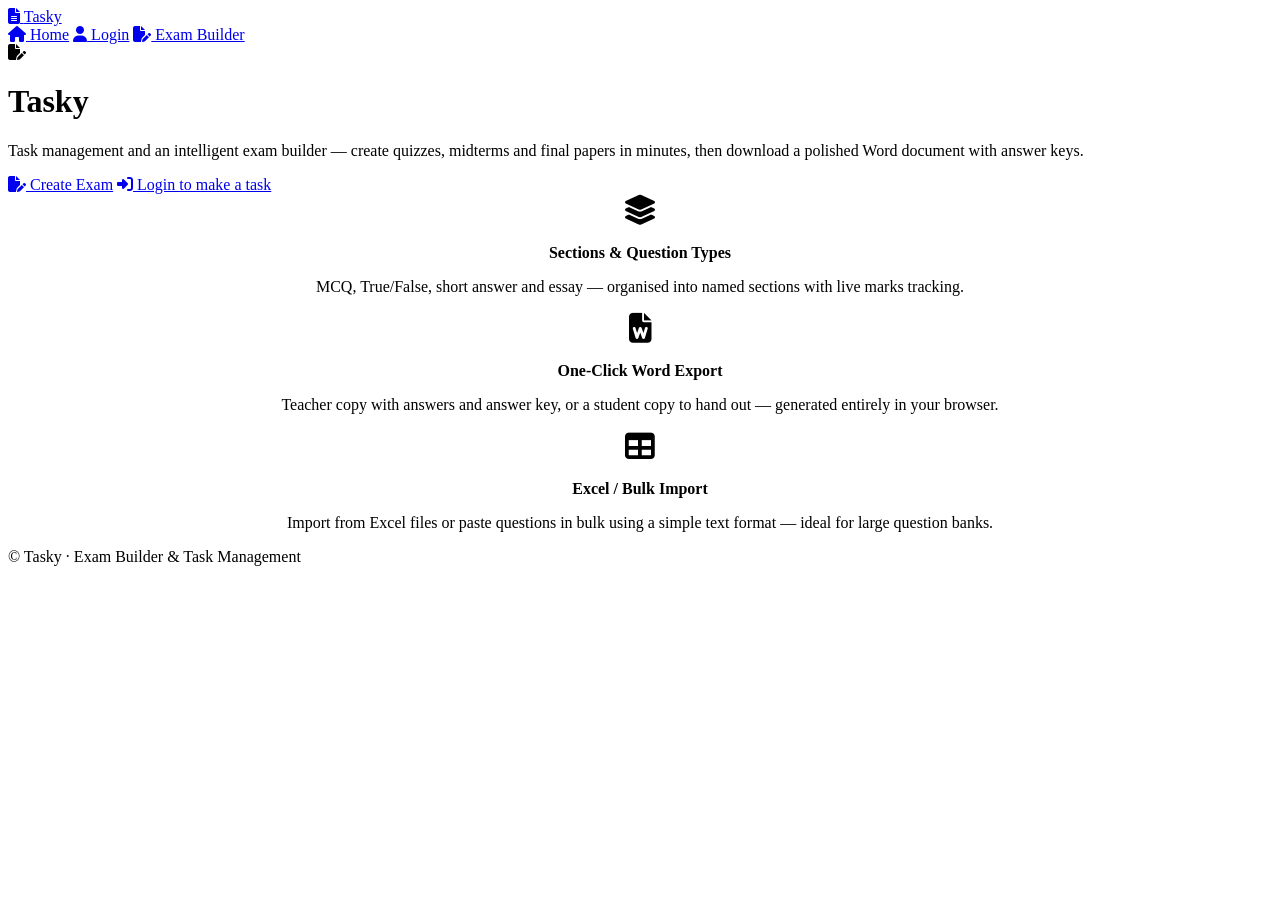
==== index.html @ f16f323c "Add files via upload" ====
<!doctype html>
<html lang="en">
<head>
  <meta charset="utf-8" />
  <meta name="viewport" content="width=device-width,initial-scale=1" />
  <title>Tasky — Welcome</title>
  <link rel="stylesheet" href="assets/css/style.css">
  <link rel="stylesheet" href="https://cdnjs.cloudflare.com/ajax/libs/font-awesome/6.5.2/css/all.min.css">
</head>
<body>
  <header class="topnav">
    <div class="topnav-inner">
      <a class="brand" href="index.html">
        <span class="logo"><i class="fas fa-file-lines"></i></span>
        <span>Tasky</span>
      </a>
      <div class="spacer"></div>
      <nav class="nav-links">
        <a class="nav-link active" href="index.html"><i class="fas fa-home"></i> Home</a>
        <a class="nav-link hide-sm" href="login.html"><i class="fas fa-user"></i> Login</a>
        <a class="nav-link" href="create-exam.html"><i class="fas fa-file-pen"></i> Exam Builder</a>
      </nav>
    </div>
  </header>

  <main class="container">
    <div class="hero">
      <div class="hero-icon"><i class="fas fa-file-pen"></i></div>
      <h1>Tasky</h1>
      <p>Task management and an intelligent exam builder — create quizzes, midterms and final papers in minutes, then download a polished Word document with answer keys.</p>
      <div class="btn-row" style="justify-content:center">
        <a class="btn primary" href="create-exam.html"><i class="fas fa-file-pen"></i> Create Exam</a>
        <a class="btn" href="login.html"><i class="fas fa-right-to-bracket"></i> Login to make a task</a>
      </div>
    </div>

    <div class="feature-grid">
      <div class="panel" style="text-align:center">
        <div style="font-size:30px;margin-bottom:8px;color:var(--brand)"><i class="fas fa-layer-group"></i></div>
        <h3 style="font-size:16px">Sections &amp; Question Types</h3>
        <p class="hint" style="margin-top:6px">MCQ, True/False, short answer and essay — organised into named sections with live marks tracking.</p>
      </div>
      <div class="panel" style="text-align:center">
        <div style="font-size:30px;margin-bottom:8px;color:var(--ok)"><i class="fas fa-file-word"></i></div>
        <h3 style="font-size:16px">One-Click Word Export</h3>
        <p class="hint" style="margin-top:6px">Teacher copy with answers and answer key, or a student copy to hand out — generated entirely in your browser.</p>
      </div>
      <div class="panel" style="text-align:center">
        <div style="font-size:30px;margin-bottom:8px;color:var(--accent)"><i class="fas fa-table"></i></div>
        <h3 style="font-size:16px">Excel / Bulk Import</h3>
        <p class="hint" style="margin-top:6px">Import from Excel files or paste questions in bulk using a simple text format — ideal for large question banks.</p>
      </div>
    </div>

    <footer class="footer">© Tasky · Exam Builder &amp; Task Management</footer>
  </main>
</body>
</html>
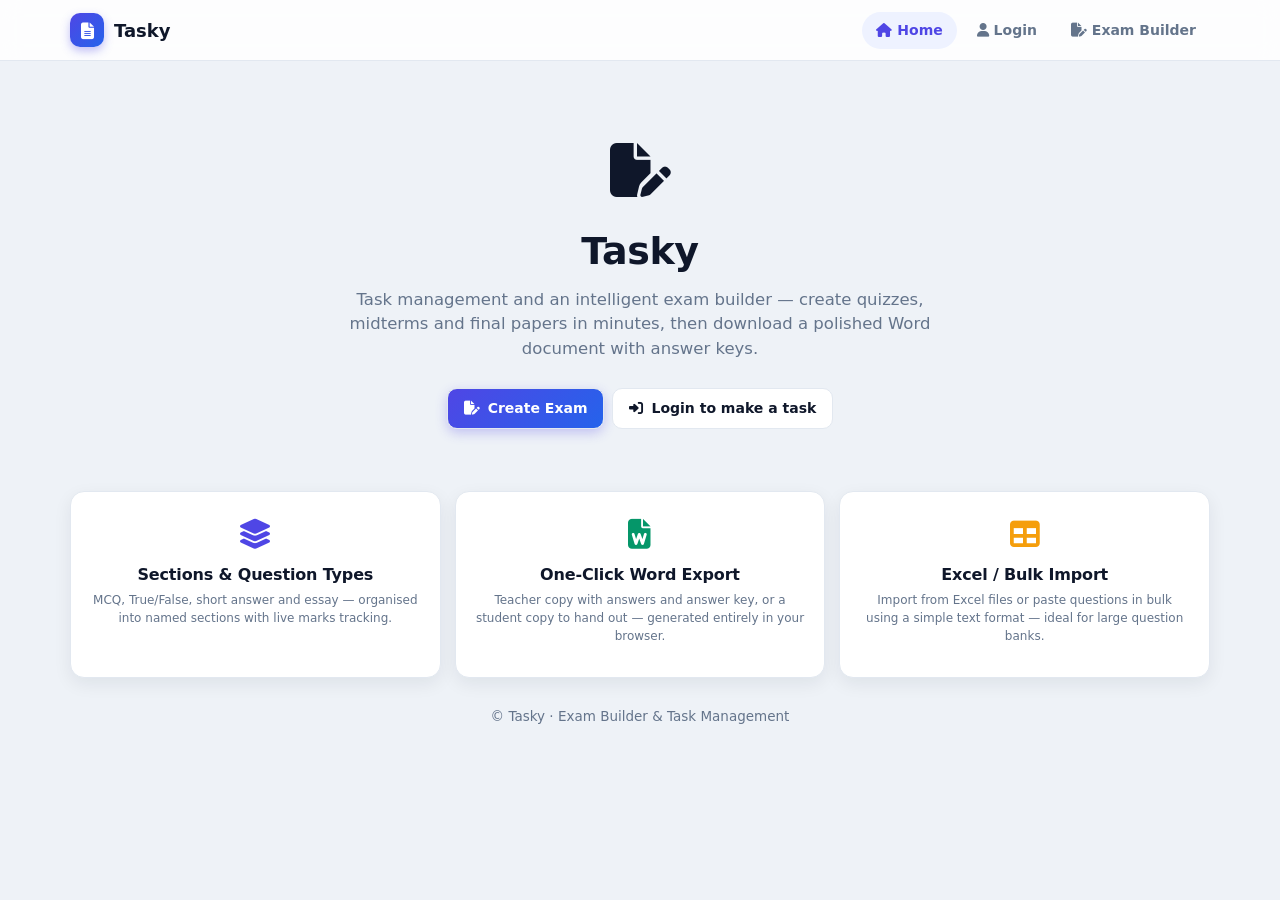
==== commit 8b803ebe: "Add files via upload" ====
--- a/index.html
+++ b/index.html
@@ -4,7 +4,7 @@
   <meta charset="utf-8" />
   <meta name="viewport" content="width=device-width,initial-scale=1" />
   <title>Tasky — Welcome</title>
-  <link rel="stylesheet" href="assets/css/style.css">
+  <link rel="stylesheet" href="assets/css/style.css?v=20260925.1">
   <link rel="stylesheet" href="https://cdnjs.cloudflare.com/ajax/libs/font-awesome/6.5.2/css/all.min.css">
 </head>
 <body>
--- a/assets/css/style.css
+++ b/assets/css/style.css
@@ -0,0 +1,394 @@
+/* ============================================================
+   Tasky — design system
+   ============================================================ */
+:root{
+  --bg:#eef2f7;
+  --card:#ffffff;
+  --ink:#0f172a;
+  --muted:#64748b;
+  --line:#e2e8f0;
+  --line-soft:#eef2f7;
+  --brand:#4f46e5;
+  --brand-2:#2563eb;
+  --brand-soft:#eef2ff;
+  --accent:#f59e0b;
+  --accent-soft:#fef3c7;
+  --ok:#059669;
+  --ok-soft:#d1fae5;
+  --danger:#dc2626;
+  --danger-soft:#fee2e2;
+  --info:#0891b2;
+  --info-soft:#cffafe;
+  --violet:#7c3aed;
+  --radius:14px;
+  --radius-sm:8px;
+  --shadow-sm:0 1px 2px rgba(15,23,42,.06),0 1px 3px rgba(15,23,42,.08);
+  --shadow:0 6px 18px rgba(15,23,42,.07);
+  --shadow-lg:0 18px 40px rgba(15,23,42,.14);
+  --max:1180px;
+}
+*{box-sizing:border-box}
+html{-webkit-text-size-adjust:100%}
+body{
+  font-family:Inter,ui-sans-serif,system-ui,-apple-system,"Segoe UI",Roboto,"Helvetica Neue",Arial;
+  background:var(--bg);
+  color:var(--ink);
+  margin:0;
+  line-height:1.5;
+  -webkit-font-smoothing:antialiased;
+}
+a{color:var(--brand-2);text-decoration:none}
+a:hover{text-decoration:underline}
+h1,h2,h3{margin:0;line-height:1.25;letter-spacing:-.01em}
+p{margin:0 0 12px}
+code,.mono{font-family:ui-monospace,SFMono-Regular,Menlo,Consolas,monospace;font-size:.92em}
+
+/* ---------- Top navigation ---------- */
+.topnav{
+  position:sticky;top:0;z-index:40;
+  background:rgba(255,255,255,.86);
+  backdrop-filter:blur(10px);
+  border-bottom:1px solid var(--line);
+}
+.topnav-inner{
+  max-width:var(--max);margin:0 auto;padding:0 20px;
+  height:60px;display:flex;align-items:center;gap:8px;
+}
+.brand{
+  display:flex;align-items:center;gap:10px;font-weight:800;font-size:18px;color:var(--ink);
+}
+.brand:hover{text-decoration:none}
+.brand .logo{
+  width:34px;height:34px;border-radius:10px;flex:none;
+  background:linear-gradient(135deg,var(--brand),var(--brand-2));
+  display:grid;place-items:center;color:#fff;font-size:17px;
+  box-shadow:0 4px 10px rgba(79,70,229,.35);
+}
+.topnav .spacer{flex:1}
+.topnav .nav-links{display:flex;align-items:center;gap:6px}
+.nav-link{
+  padding:8px 14px;border-radius:999px;font-size:14px;font-weight:600;color:var(--muted);
+}
+.nav-link:hover{background:var(--line-soft);text-decoration:none;color:var(--ink)}
+.nav-link.active{background:var(--brand-soft);color:var(--brand)}
+
+/* ---------- Layout ---------- */
+.container{max-width:var(--max);margin:0 auto;padding:26px 20px 60px}
+.container.narrow{max-width:720px}
+.page-head{margin:6px 0 22px}
+.page-head h1{font-size:28px;display:flex;align-items:center;gap:12px}
+.page-head .subtitle{color:var(--muted);margin:6px 0 0;max-width:720px}
+
+/* ---------- Panels & cards ---------- */
+.panel{
+  background:var(--card);border:1px solid var(--line);border-radius:var(--radius);
+  box-shadow:var(--shadow);padding:20px;
+}
+.panel-title{
+  font-size:13px;font-weight:700;letter-spacing:.08em;text-transform:uppercase;
+  color:var(--muted);margin:0 0 4px;display:flex;align-items:center;gap:8px;
+}
+.panel-sub{font-size:13px;color:var(--muted);margin:0 0 14px}
+.card-grid{display:grid;gap:18px}
+.grid-2{display:grid;grid-template-columns:repeat(2,minmax(0,1fr));gap:12px}
+
+/* ---------- Buttons ---------- */
+.btn{
+  display:inline-flex;align-items:center;justify-content:center;gap:8px;
+  padding:9px 16px;border-radius:10px;border:1px solid transparent;
+  font:inherit;font-size:14px;font-weight:600;cursor:pointer;color:var(--ink);
+  background:#fff;border-color:var(--line);white-space:nowrap;
+  transition:background .15s,transform .05s,border-color .15s,box-shadow .15s;
+}
+.btn:hover{background:var(--line-soft);text-decoration:none}
+.btn:active{transform:translateY(1px)}
+.btn:disabled{opacity:.55;cursor:not-allowed}
+.btn.primary{background:linear-gradient(135deg,var(--brand),var(--brand-2));color:#fff;box-shadow:0 4px 12px rgba(79,70,229,.28)}
+.btn.primary:hover{background:linear-gradient(135deg,var(--brand-2),#1d4ed8);box-shadow:0 6px 16px rgba(79,70,229,.35)}
+.btn.accent{background:linear-gradient(135deg,#f59e0b,#d97706);color:#fff;box-shadow:0 4px 12px rgba(245,158,11,.28)}
+.btn.accent:hover{background:linear-gradient(135deg,#f59e0b,#b45309);box-shadow:0 6px 16px rgba(245,158,11,.35)}
+.btn.danger{background:#fff;color:var(--danger);border-color:#fecaca}
+.btn.danger:hover{background:var(--danger-soft);border-color:var(--danger)}
+.btn.ghost{background:transparent;border-color:transparent;color:var(--muted)}
+.btn.ghost:hover{background:var(--line-soft);color:var(--ink)}
+.btn.small{padding:6px 11px;font-size:13px;border-radius:8px}
+.btn.icon{padding:7px 9px}
+.btn-row{display:flex;flex-wrap:wrap;gap:8px;align-items:center;margin:14px 0}
+.icon-btn{
+  width:30px;height:30px;border-radius:8px;border:1px solid var(--line);background:#fff;
+  color:var(--muted);cursor:pointer;display:grid;place-items:center;font-size:13px;
+  transition:all .15s;
+}
+.icon-btn:hover{background:var(--brand-soft);color:var(--brand);border-color:#c7d2fe}
+.icon-btn.danger:hover{background:var(--danger-soft);color:var(--danger);border-color:#fecaca}
+
+/* ---------- Forms ---------- */
+.field{display:flex;flex-direction:column;gap:6px;margin-bottom:14px}
+.field > label{font-size:13px;font-weight:600;color:#334155}
+input[type=text],input[type=date],input[type=number],input[type=password],input[type=email],
+textarea,select{
+  width:100%;padding:9px 11px;border:1px solid var(--line);border-radius:var(--radius-sm);
+  font:inherit;font-size:14px;color:var(--ink);background:#fff;outline:none;
+  transition:border-color .15s,box-shadow .15s;
+}
+input:focus,textarea:focus,select:focus{
+  border-color:var(--brand-2);box-shadow:0 0 0 3px rgba(37,99,235,.15);
+}
+textarea{resize:vertical}
+input[type=file]{font-size:13px;color:var(--muted)}
+input[type=checkbox]{accent-color:var(--brand);width:16px;height:16px}
+.hint{font-size:12px;color:var(--muted)}
+.muted{color:var(--muted)}
+small{font-size:12px}
+details.advanced{border:1px solid var(--line);border-radius:var(--radius-sm);padding:12px 14px;margin:16px 0;background:var(--line-soft)}
+details.advanced summary{cursor:pointer;font-weight:600;font-size:13.5px;color:#334155;user-select:none}
+details.advanced[open] summary{margin-bottom:12px}
+
+/* toggle switch */
+.switch{display:flex;align-items:center;gap:10px;justify-content:space-between;margin:10px 0;cursor:pointer}
+.switch > span{font-size:14px;font-weight:500}
+.switch input{position:absolute;opacity:0;pointer-events:none}
+.track{width:40px;height:22px;border-radius:999px;background:#cbd5e1;position:relative;transition:background .2s;flex:none}
+.track::after{content:"";position:absolute;top:2px;left:2px;width:18px;height:18px;border-radius:50%;background:#fff;box-shadow:0 1px 3px rgba(0,0,0,.25);transition:transform .2s}
+.switch input:checked + .track{background:var(--brand)}
+.switch input:checked + .track::after{transform:translateX(18px)}
+
+/* ---------- Badges & chips ---------- */
+.badge{
+  display:inline-flex;align-items:center;gap:6px;padding:3px 10px;border-radius:999px;
+  font-size:12px;font-weight:700;line-height:1.4;
+}
+.badge.mcq{background:var(--brand-soft);color:var(--brand)}
+.badge.tf{background:var(--info-soft);color:var(--info)}
+.badge.short{background:var(--accent-soft);color:#b45309}
+.badge.essay{background:#f3e8ff;color:var(--violet)}
+.badge.ok{background:var(--ok-soft);color:var(--ok)}
+.badge.warn{background:var(--danger-soft);color:var(--danger)}
+.chip{display:inline-flex;align-items:center;gap:6px;padding:4px 12px;border-radius:999px;background:var(--card);border:1px solid var(--line);font-size:13px;font-weight:600}
+
+/* ---------- Summary bar ---------- */
+.summary-bar{
+  position:sticky;top:60px;z-index:30;
+  display:flex;flex-wrap:wrap;align-items:center;gap:10px;
+  background:rgba(255,255,255,.92);backdrop-filter:blur(8px);
+  border:1px solid var(--line);border-radius:var(--radius);
+  box-shadow:var(--shadow-sm);padding:10px 14px;margin:0 0 18px;
+}
+.summary-bar .stat{display:flex;flex-direction:column;gap:1px;padding:2px 14px 2px 0;border-right:1px solid var(--line)}
+.summary-bar .stat:last-child{border-right:none}
+.summary-bar .stat b{font-size:19px;font-weight:800}
+.summary-bar .stat span{font-size:11px;text-transform:uppercase;letter-spacing:.06em;color:var(--muted);font-weight:700}
+.summary-bar .warn{border:1px solid #fecaca;background:var(--danger-soft);color:var(--danger);
+  padding:6px 12px;border-radius:999px;font-size:12.5px;font-weight:600}
+.summary-bar .spacer{flex:1}
+
+/* ---------- Builder layout ---------- */
+.builder{display:grid;grid-template-columns:330px 1fr;gap:18px;align-items:start}
+.toolbar{display:flex;flex-wrap:wrap;gap:8px;align-items:center;border-bottom:1px solid var(--line);padding-bottom:14px;margin-bottom:14px}
+.toolbar .divider{width:1px;height:26px;background:var(--line);margin:0 4px}
+
+/* ---------- Sections ---------- */
+.section{border:1px solid var(--line);border-radius:var(--radius);margin-bottom:16px;background:#fff;overflow:hidden;box-shadow:var(--shadow-sm)}
+.section-head{
+  display:flex;align-items:center;gap:10px;padding:12px 14px;
+  background:var(--line-soft);border-bottom:1px solid var(--line);
+}
+.section-head .icon-btn{margin-right:2px}
+.section-title{
+  flex:1;font-weight:700;font-size:15px;border:none;background:transparent;
+  padding:6px 8px;border-radius:6px;
+}
+.section-title:hover{background:#fff}
+.section-title:focus{background:#fff}
+.section-body{padding:12px 14px}
+.section-actions{display:flex;gap:6px;flex-wrap:wrap}
+
+/* ---------- Question card ---------- */
+.question-card{
+  border:1px solid var(--line);border-radius:var(--radius-sm);
+  padding:14px 14px 12px;margin-bottom:12px;background:#fff;
+  transition:border-color .15s,box-shadow .15s;
+}
+.question-card:hover{border-color:#c7d2fe;box-shadow:var(--shadow-sm)}
+.question-card.tf .q-text-area{background:var(--info-soft)}
+.q-top{display:flex;gap:10px;align-items:flex-start;margin-bottom:10px}
+.q-number{
+  flex:none;width:26px;height:26px;border-radius:8px;background:var(--brand-soft);color:var(--brand);
+  display:grid;place-items:center;font-size:13px;font-weight:800;margin-top:2px;
+}
+.q-text{
+  flex:1;border:none;background:var(--line-soft);padding:8px 10px;border-radius:8px;
+  font-size:14px;font-weight:600;
+}
+.q-text:focus{background:#fff}
+.q-actions{display:flex;gap:4px;flex:none;opacity:.45;transition:opacity .15s}
+.question-card:hover .q-actions{opacity:1}
+.q-choices{display:grid;grid-template-columns:1fr 1fr;gap:8px;margin-bottom:10px}
+.choice{display:flex;align-items:center;gap:8px}
+.choice .key{
+  flex:none;width:26px;height:26px;border-radius:8px;border:1px solid var(--line);
+  display:grid;place-items:center;font-size:12.5px;font-weight:800;color:var(--muted);
+  cursor:pointer;background:#fff;transition:all .15s;
+}
+.choice .key:hover{border-color:var(--brand-2);color:var(--brand)}
+.choice .key.correct{background:var(--ok-soft);border-color:var(--ok);color:var(--ok)}
+.choice input{padding:7px 9px;font-size:13.5px}
+.q-foot{display:flex;gap:14px;align-items:center;flex-wrap:wrap}
+.q-foot .marks{display:flex;align-items:center;gap:7px;font-size:13px;color:var(--muted)}
+.q-foot .marks input{width:74px}
+.q-foot .spacer{flex:1}
+.q-answer-note{font-size:13px;font-weight:600;color:var(--ok)}
+.tf-row{display:flex;gap:14px;align-items:center;margin-bottom:10px}
+.tf-row label{display:flex;gap:8px;align-items:center;font-size:14px;cursor:pointer;font-weight:600}
+.tf-row input{accent-color:var(--ok);width:18px;height:18px}
+.q-model textarea{background:var(--ok-soft);border-color:#a7f3d0}
+
+/* ---------- Empty state ---------- */
+.empty{text-align:center;padding:42px 16px;color:var(--muted)}
+.empty .icon{font-size:42px;margin-bottom:10px;opacity:.5}
+.empty h3{margin-bottom:6px;color:var(--ink)}
+
+/* ---------- Modal ---------- */
+.modal-overlay{
+  position:fixed;inset:0;background:rgba(15,23,42,.55);backdrop-filter:blur(4px);
+  display:none;align-items:flex-start;justify-content:center;z-index:100;padding:40px 16px;overflow:auto;
+}
+.modal-overlay.open{display:flex}
+.modal{
+  background:#fff;border-radius:var(--radius);box-shadow:var(--shadow-lg);
+  width:100%;max-width:640px;padding:22px;animation:pop .18s ease;
+}
+@keyframes pop{from{transform:translateY(8px) scale(.98);opacity:0}to{transform:none;opacity:1}}
+.modal.wide{max-width:860px}
+.modal-head{display:flex;align-items:center;justify-content:space-between;margin-bottom:14px}
+.modal-head h3{font-size:19px}
+.modal-body{font-size:14.5px}
+.modal-actions{display:flex;gap:8px;justify-content:flex-end;margin-top:16px}
+
+/* ---------- Print paper preview ---------- */
+.paper{
+  background:#fff;color:#111;font-family:Georgia,"Times New Roman",serif;
+  box-shadow:var(--shadow);border:1px solid var(--line);border-radius:4px;
+  padding:46px 52px;margin:6px 0;max-width:800px;
+}
+.paper .paper-head{text-align:center;margin-bottom:18px;border-bottom:2px solid #111;padding-bottom:14px}
+.paper .paper-univ{font-size:16px;font-weight:800;letter-spacing:.4px;margin-bottom:4px}
+.paper h2{margin:0;font-size:24px;letter-spacing:0}
+.paper .paper-sub{font-size:14px;margin-top:6px}
+.paper .paper-ident{display:flex;justify-content:space-between;gap:20px;margin:14px 0;font-size:14px}
+.paper .paper-ident span{border-bottom:1px dotted #333;flex:1;margin-left:6px}
+.paper .paper-inst{font-size:13px;margin:12px 0 18px;padding:10px 14px;border:1px solid #999;border-radius:4px;background:#fafafa}
+.paper .paper-sec{font-weight:700;text-align:center;font-size:16px;margin:22px 0 12px;border-bottom:1px solid #555;padding-bottom:6px}
+.paper .paper-q{margin:12px 0;font-size:14.5px}
+.paper .paper-q .paper-options{margin:4px 0 2px 18px}
+.paper .paper-q .paper-options div{margin:2px 0}
+.paper .paper-ans{margin-left:18px;font-style:italic;color:#333;font-size:13px;margin-top:4px}
+.paper .paper-blank{border-bottom:1px solid #111;height:22px;margin:6px 0}
+.paper .answer-key .paper-ans{margin-left:0}
+@media print{
+  body{background:#fff}
+  .topnav,.modal-actions,.no-print{display:none !important}
+  .modal-overlay{position:static;background:none;padding:0;display:block;overflow:visible}
+  .modal{box-shadow:none;max-width:none;padding:0}
+  .modal.wide{max-width:none}
+  .paper{box-shadow:none;border:none;max-width:none;padding:0;margin:0}
+}
+
+/* ---------- Toast ---------- */
+.toast{
+  position:fixed;bottom:22px;left:50%;transform:translate(-50%,80px);z-index:200;
+  background:#0f172a;color:#fff;padding:11px 20px;border-radius:999px;font-size:14px;font-weight:600;
+  box-shadow:var(--shadow-lg);opacity:0;transition:transform .25s,opacity .25s;max-width:92vw;
+}
+.toast.show{transform:translate(-50%,0);opacity:1}
+.toast.success{background:var(--ok)}
+.toast.error{background:var(--danger)}
+.toast.info{background:#0f172a}
+
+/* ---------- Saved list ---------- */
+.saved-list{display:flex;flex-direction:column;gap:8px;margin-top:6px}
+.saved-item{display:flex;align-items:center;gap:10px;padding:10px 12px;border:1px solid var(--line);border-radius:var(--radius-sm)}
+.saved-item .meta{flex:1;min-width:0}
+.saved-item .name{font-weight:600;font-size:14px;overflow:hidden;text-overflow:ellipsis;white-space:nowrap}
+.saved-item .sub{font-size:12px;color:var(--muted)}
+
+/* ---------- Misc ---------- */
+.divider{height:1px;background:var(--line);margin:16px 0}
+.bulk-example{background:var(--line-soft);border-radius:var(--radius-sm);padding:12px;font-size:12.5px;overflow:auto;margin-top:10px}
+.output{background:#0b1220;color:#e6eef8;padding:12px;border-radius:6px;overflow:auto;font-size:12.5px}
+.footer{color:var(--muted);font-size:13.5px;margin-top:28px;text-align:center}
+.hero{text-align:center;padding:44px 16px 40px}
+.hero .hero-icon{font-size:54px;margin-bottom:16px}
+.hero h1{font-size:38px}
+.hero p{font-size:16.5px;color:var(--muted);max-width:640px;margin:12px auto 26px}
+.feature-grid{display:grid;grid-template-columns:repeat(3,1fr);gap:14px;margin-top:8px}
+@media (max-width:900px){.feature-grid{grid-template-columns:1fr 1fr}}
+@media (max-width:640px){.feature-grid{grid-template-columns:1fr}}
+
+/* ---------- Responsive ---------- */
+@media (max-width:980px){
+  .builder{grid-template-columns:1fr}
+  .q-choices{grid-template-columns:1fr}
+  .topnav-inner{padding:0 14px}
+  .container{padding:18px 12px 50px}
+  body{padding:0}
+  .nav-link.hide-sm{display:none}
+}
+/* ============================================================
+   Wizard steps (Exam Builder)
+   ============================================================ */
+.wizard-steps{display:flex;align-items:center;gap:10px;margin:18px 0 4px;flex-wrap:wrap}
+.wz-step{
+  display:inline-flex;align-items:center;gap:9px;padding:7px 16px 7px 8px;border-radius:999px;
+  background:var(--card);border:1px solid var(--line);box-shadow:var(--shadow-sm);
+  font-size:13.5px;font-weight:700;color:var(--muted);cursor:pointer;transition:all .15s;
+}
+.wz-step:hover{border-color:#c7d2fe;color:var(--ink)}
+.wz-step.active{
+  background:linear-gradient(135deg,var(--brand),var(--brand-2));color:#fff;border-color:transparent;
+  box-shadow:0 6px 14px rgba(79,70,229,.3);
+}
+.wz-step b{
+  width:26px;height:26px;border-radius:50%;display:grid;place-items:center;
+  background:var(--brand-soft);color:var(--brand);font-size:13px;
+}
+.wz-step.active b{background:rgba(255,255,255,.22);color:#fff}
+.wz-step:not(.active) b{background:var(--line-soft);color:var(--muted)}
+
+/* ---------- step cards ---------- */
+.step-card{border:1px solid var(--line);border-radius:12px;padding:16px;background:var(--card);margin-bottom:16px}
+.step-card-head{display:flex;align-items:flex-start;gap:10px;margin-bottom:14px}
+.step-card-head b{font-size:14.5px;display:block}
+.step-card-head small{color:var(--muted);font-size:12px;line-height:1.35}
+.step-badge{
+  flex:none;width:28px;height:28px;border-radius:50%;display:grid;place-items:center;
+  background:linear-gradient(135deg,var(--brand),var(--brand-2));color:#fff;font-weight:800;font-size:13px;
+  box-shadow:0 3px 8px rgba(79,70,229,.3);
+}
+.step3-head .step-badge{background:linear-gradient(135deg,#059669,#0d9488);box-shadow:0 3px 8px rgba(5,150,105,.3)}
+details.advanced.more{margin:0 0 4px}
+details.advanced.more[open]{margin-bottom:16px}
+
+/* ---------- official header preview ---------- */
+.hdr-prev-wrap{overflow:auto}
+.hdr-prev-table{
+  width:100%;border-collapse:collapse;table-layout:fixed;
+  border:1px solid #1e293b;background:#fff;
+  font-family:Calibri,"Segoe UI",Arial,sans-serif;font-size:13px;color:#0f172a;line-height:1.25;
+}
+.hdr-prev-table td{border:1px solid #1e293b;padding:4px 9px;vertical-align:middle}
+.hp-univ{font-weight:700;white-space:nowrap;text-align:center;font-size:13.5px}
+.hp-univ img{height:34px;vertical-align:middle;margin-right:8px}
+.hp-top{padding:22px 9px !important}
+.hp-fac{font-weight:700;text-align:left;font-size:13.5px}
+.hp-logo-sm{height:32px;vertical-align:middle;margin-right:8px}
+.hp-label{font-weight:700;white-space:nowrap;text-align:left;font-size:13px}
+.hp-type{
+  font-family:"Albertus Extra Bold","Albertus MT",Calibri,Arial,sans-serif;
+  font-size:19px;font-weight:700;text-align:center;text-decoration:underline;letter-spacing:.3px;white-space:nowrap;
+}
+.paper-tbl{margin:0 0 16px}
+.hp-empty{
+  border:1px dashed #cbd5e1;border-radius:10px;background:var(--line-soft);
+  color:var(--muted);font-size:13px;text-align:center;padding:26px 12px;
+}
